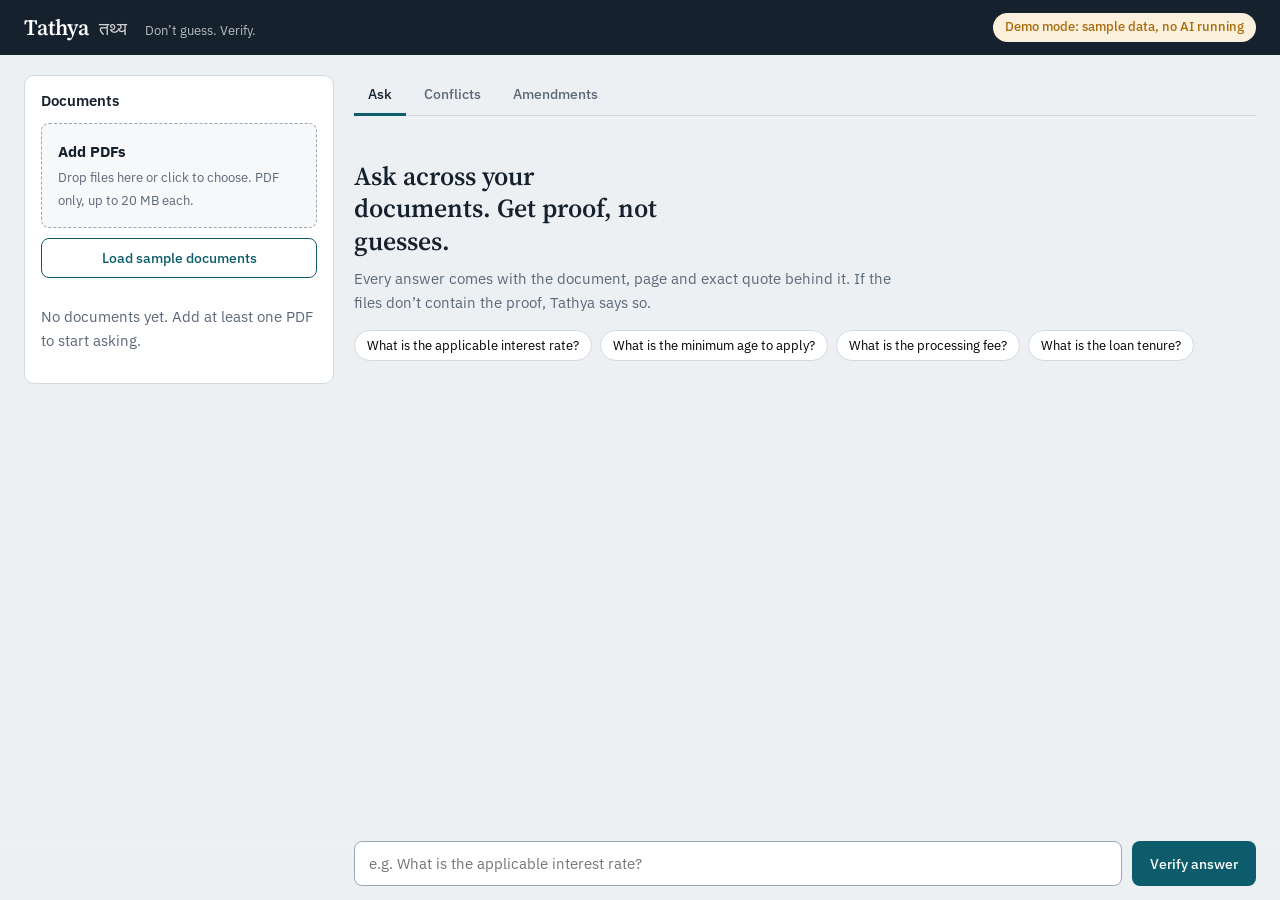
==== Tathya/frontend/index.html @ ab1acadf "add this all" ====
<!DOCTYPE html>
<html lang="en">
<head>
<meta charset="utf-8">
<meta name="viewport" content="width=device-width, initial-scale=1">
<title>Tathya – Don’t guess. Verify.</title>
<link rel="preconnect" href="https://fonts.googleapis.com">
<link rel="preconnect" href="https://fonts.gstatic.com" crossorigin>
<link href="https://fonts.googleapis.com/css2?family=IBM+Plex+Sans:wght@400;500;600&family=Source+Serif+4:ital,wght@0,400;0,600;1,400&display=swap" rel="stylesheet">
<link rel="stylesheet" href="assets/css/style.css">
</head>
<body>
<header class="top">
  <div class="brand"><span class="brand-name">Tathya</span><span class="brand-dev" lang="hi">तथ्य</span><span class="brand-tag">Don’t guess. Verify.</span></div>
  <div id="modePill" class="pill" role="status"></div>
</header>

<div class="shell">
  <aside class="docs" aria-label="Documents">
    <h2>Documents</h2>
    <label class="drop" id="drop">
      <input type="file" id="fileInput" accept="application/pdf,.pdf" multiple hidden>
      <strong>Add PDFs</strong>
      <span>Drop files here or click to choose. PDF only, up to 20 MB each.</span>
    </label>
    <button class="btn ghost" id="sampleBtn" type="button" hidden>Load sample documents</button>
    <ul id="docList" class="doclist"></ul>
    <p id="docEmpty" class="muted">No documents yet. Add at least one PDF to start asking.</p>
    <p class="muted small" id="docCount"></p>
  </aside>

  <main>
    <nav class="tabs" role="tablist">
      <button role="tab" aria-selected="true" data-view="ask">Ask</button>
      <button role="tab" aria-selected="false" data-view="conflicts">Conflicts</button>
      <button role="tab" aria-selected="false" data-view="amendments">Amendments</button>
    </nav>

    <section id="view-ask" class="view">
      <div id="thread" class="thread" aria-live="polite">
        <div class="intro" id="intro">
          <h1>Ask across your documents. Get proof, not guesses.</h1>
          <p>Every answer comes with the document, page and exact quote behind it. If the files don’t contain the proof, Tathya says so.</p>
          <div class="chips" id="chips"></div>
        </div>
      </div>
      <form id="askForm" class="ask" autocomplete="off">
        <label for="q" class="sr">Your question</label>
        <input id="q" type="text" placeholder="e.g. What is the applicable interest rate?" required>
        <button class="btn" id="askBtn" type="submit">Verify answer</button>
      </form>
    </section>

    <section id="view-conflicts" class="view" hidden><div id="conflictsBox"></div></section>
    <section id="view-amendments" class="view" hidden><div id="amendBox"></div></section>
  </main>
</div>

<div id="toast" class="toast" role="alert" hidden></div>

<script src="assets/js/config.js"></script>
<script src="assets/js/api.js"></script>
<script src="assets/js/app.js"></script>
</body>
</html>
---- Tathya/frontend/assets/css/style.css ----
:root{
  --bg:#EDF0F3; --panel:#FFFFFF; --ink:#16212E; --muted:#5B6877; --line:#D3D9E0;
  --brand:#0D5C6B; --brand-ink:#FFFFFF;
  --ok:#1D7A4B; --ok-bg:#E6F3EB;
  --warn:#A96A0B; --warn-bg:#FBF0DC;
  --bad:#B13A2E; --bad-bg:#F8E5E2;
  --slip:#F7F8FA;
  --sans:"IBM Plex Sans",system-ui,sans-serif; --serif:"Source Serif 4",Georgia,serif;
}
*{box-sizing:border-box}
html,body{margin:0}
body{background:var(--bg);color:var(--ink);font:400 15px/1.55 var(--sans);min-height:100vh}
h1,h2,h3{margin:0;line-height:1.25}
h1{font:600 26px/1.25 var(--serif);max-width:24ch}
h2{font-size:15px;font-weight:600}
h3{font-size:14px;font-weight:600;margin-bottom:8px}
.sr{position:absolute;left:-9999px}
.muted{color:var(--muted)} .small{font-size:13px}
:focus-visible{outline:3px solid var(--brand);outline-offset:2px}

.top{display:flex;justify-content:space-between;align-items:center;padding:12px 24px;background:var(--ink);color:#fff}
.brand{display:flex;align-items:baseline;gap:10px}
.brand-name{font:600 22px var(--serif)} .brand-dev{font-size:18px;opacity:.8}
.brand-tag{font-size:13px;opacity:.7;margin-left:8px}
.pill{font-size:13px;padding:4px 12px;border-radius:99px;background:var(--warn-bg);color:var(--warn);font-weight:500}
.pill.live{background:var(--ok-bg);color:var(--ok)}

.shell{display:grid;grid-template-columns:310px 1fr;gap:20px;max-width:1280px;margin:0 auto;padding:20px 24px}
.docs{background:var(--panel);border:1px solid var(--line);border-radius:10px;padding:16px;align-self:start;position:sticky;top:16px}
.docs h2{margin-bottom:12px}
.drop{display:block;border:1.5px dashed #9AA6B3;border-radius:8px;padding:16px;cursor:pointer;background:var(--slip);transition:background .15s,border-color .15s}
.drop strong{display:block;margin-bottom:2px}.drop span{font-size:13px;color:var(--muted)}
.drop:hover,.drop.over{background:#E4EFF1;border-color:var(--brand)}
.doclist{list-style:none;margin:12px 0 0;padding:0;display:grid;gap:6px}
.doclist li{display:grid;grid-template-columns:auto 1fr auto;gap:10px;align-items:center;padding:8px 10px;border:1px solid var(--line);border-radius:8px}
.doclist .nm{font-weight:500;overflow-wrap:anywhere}
.doclist .st{font-size:12px;color:var(--muted)}
.doclist .st.proc{color:var(--warn)}
.x{border:0;background:none;color:var(--muted);cursor:pointer;font-size:18px;line-height:1;padding:4px;border-radius:4px}
.x:hover{color:var(--bad)}
input[type=checkbox]{width:16px;height:16px;accent-color:var(--brand)}

.btn{font:500 14px var(--sans);background:var(--brand);color:var(--brand-ink);border:0;border-radius:8px;padding:10px 18px;cursor:pointer}
.btn:hover{background:#0A4A57}.btn:disabled{opacity:.55;cursor:wait}
.btn.ghost{background:none;color:var(--brand);border:1px solid var(--brand);width:100%;margin-top:10px}
.btn.ghost:hover{background:#E4EFF1}

.tabs{display:flex;gap:4px;border-bottom:1px solid var(--line);margin-bottom:16px}
.tabs button{font:500 14px var(--sans);background:none;border:0;padding:10px 14px;cursor:pointer;color:var(--muted);border-bottom:3px solid transparent;margin-bottom:-1px}
.tabs button[aria-selected=true]{color:var(--ink);border-bottom-color:var(--brand)}

.thread{display:grid;gap:18px;margin-bottom:84px}
.intro{padding:28px 0 8px}.intro p{max-width:60ch;color:var(--muted);margin:10px 0 16px}
.chips{display:flex;flex-wrap:wrap;gap:8px}
.chip{font:400 13px var(--sans);background:var(--panel);border:1px solid var(--line);border-radius:99px;padding:6px 12px;cursor:pointer}
.chip:hover{border-color:var(--brand);color:var(--brand)}

.ask{position:fixed;bottom:0;left:0;right:0;display:flex;gap:10px;max-width:1280px;margin:0 auto;padding:14px 24px;background:linear-gradient(transparent,var(--bg) 30%)}
.ask input{flex:1;font:400 15px var(--sans);padding:12px 14px;border:1px solid #9AA6B3;border-radius:8px;background:#fff;color:var(--ink)}
.ask{padding-left:calc(24px + 330px)}

.qbubble{justify-self:end;background:var(--ink);color:#fff;padding:10px 14px;border-radius:12px 12px 2px 12px;max-width:70ch}
.card{background:var(--panel);border:1px solid var(--line);border-radius:10px;overflow:hidden}
.card-head{display:flex;flex-wrap:wrap;gap:12px;align-items:center;justify-content:space-between;padding:14px 18px;border-bottom:1px solid var(--line)}
.stamp{font-weight:600;font-size:14px;padding:4px 12px;border-radius:6px;border:1.5px solid currentColor}
.stamp.verified{color:var(--ok);background:var(--ok-bg)}
.stamp.conflict_detected{color:var(--warn);background:var(--warn-bg)}
.stamp.insufficient_evidence{color:var(--bad);background:var(--bad-bg)}
.card-body{padding:18px;display:grid;gap:20px}
.answer{font:400 18px/1.55 var(--serif);max-width:68ch;margin:0}
.msg{margin:0;max-width:68ch}

.faith{min-width:230px}
.faith .lab{font-size:13px;color:var(--muted);display:flex;justify-content:space-between;gap:12px}
.faith .lab b{color:var(--ink)}
.segs{display:flex;gap:3px;margin-top:5px}
.seg{height:8px;flex:1;border-radius:2px;background:var(--line)}
.seg.supported{background:var(--ok)}.seg.unsupported{background:var(--bad)}.seg.contradicted{background:var(--warn)}

.claims{list-style:none;margin:0;padding:0;display:grid;gap:8px}
.claims li{display:grid;grid-template-columns:auto 1fr;gap:10px;align-items:start}
.tag{font-size:12px;font-weight:600;padding:2px 8px;border-radius:4px;white-space:nowrap}
.tag.supported{background:var(--ok-bg);color:var(--ok)}
.tag.unsupported{background:var(--bad-bg);color:var(--bad)}
.tag.contradicted{background:var(--warn-bg);color:var(--warn)}
.claims .ev{font-size:12px;color:var(--muted)}

.slip{background:var(--slip);border-left:4px solid var(--brand);border-radius:0 6px 6px 0;padding:10px 14px}
.slip blockquote{margin:0 0 6px;font:italic 400 15.5px/1.5 var(--serif)}
.slip .src{font-size:12.5px;color:var(--muted)}
.slip .src b{color:var(--ink);font-weight:500}
.cites{display:grid;gap:8px}

.pair{display:grid;grid-template-columns:1fr 1fr;gap:12px}
.pair .slip{border-left-color:var(--warn)}
.pair .side{font-size:12.5px;font-weight:600;color:var(--warn);margin-bottom:4px}
.verdict{font-size:13.5px;margin:8px 0 0}
.confl{border:1px solid var(--line);border-radius:8px;padding:14px}
.confl h3{display:flex;gap:10px;align-items:center;flex-wrap:wrap}

.chain{list-style:none;margin:0;padding:0 0 0 18px;border-left:2px solid var(--line);display:grid;gap:14px}
.chain li{position:relative}
.chain li::before{content:"";position:absolute;left:-25px;top:6px;width:12px;height:12px;border-radius:50%;background:var(--brand);border:2px solid var(--panel)}
.chain .role{font-weight:600;font-size:14px}
.chain .meta{font-size:12.5px;color:var(--muted)}
.applies{margin:12px 0 0;padding:10px 14px;border-radius:6px;background:var(--ok-bg);color:#14543A;font-size:14px}
.applies.unsure{background:var(--warn-bg);color:#6F4607}

.dots span{display:inline-block;width:7px;height:7px;margin-right:4px;border-radius:50%;background:var(--muted);animation:b 1s infinite}
.dots span:nth-child(2){animation-delay:.15s}.dots span:nth-child(3){animation-delay:.3s}
@keyframes b{0%,80%,100%{opacity:.25}40%{opacity:1}}
.empty{padding:28px;text-align:center;color:var(--muted);background:var(--panel);border:1px dashed var(--line);border-radius:10px}

.toast{position:fixed;top:64px;right:20px;background:var(--bad);color:#fff;padding:12px 16px;border-radius:8px;max-width:360px;z-index:9}

@media (max-width:860px){
  .shell{grid-template-columns:1fr;padding:14px}
  .docs{position:static}
  .ask{padding:12px 14px}
  .pair{grid-template-columns:1fr}
  .brand-tag{display:none}
}
@media (prefers-reduced-motion:reduce){*{animation:none!important;transition:none!important}}
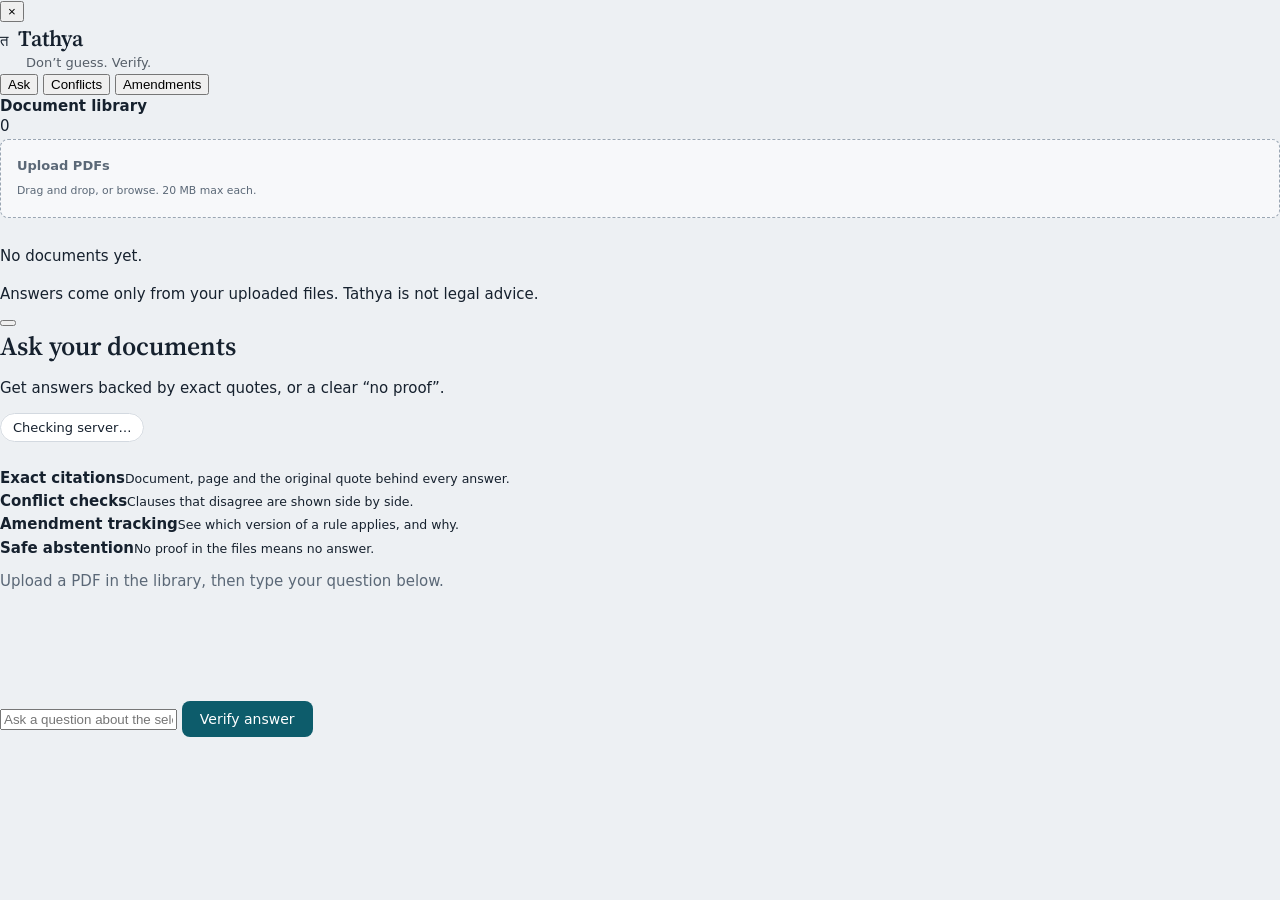
==== commit 137e34eb: "Update index.html with new layout and features" ====
--- a/Tathya/frontend/index.html
+++ b/Tathya/frontend/index.html
@@ -2,62 +2,90 @@
 <html lang="en">
 <head>
 <meta charset="utf-8">
-<meta name="viewport" content="width=device-width, initial-scale=1">
+<meta name="viewport" content="width=device-width, initial-scale=1, viewport-fit=cover">
+<meta name="theme-color" content="#0A1330">
 <title>Tathya – Don’t guess. Verify.</title>
 <link rel="preconnect" href="https://fonts.googleapis.com">
 <link rel="preconnect" href="https://fonts.gstatic.com" crossorigin>
-<link href="https://fonts.googleapis.com/css2?family=IBM+Plex+Sans:wght@400;500;600&family=Source+Serif+4:ital,wght@0,400;0,600;1,400&display=swap" rel="stylesheet">
+<link href="https://fonts.googleapis.com/css2?family=Manrope:wght@400;500;600;700;800&family=Source+Serif+4:ital,wght@0,400;0,600;1,400&display=swap" rel="stylesheet">
 <link rel="stylesheet" href="assets/css/style.css">
 </head>
 <body>
-<header class="top">
-  <div class="brand"><span class="brand-name">Tathya</span><span class="brand-dev" lang="hi">तथ्य</span><span class="brand-tag">Don’t guess. Verify.</span></div>
-  <div id="modePill" class="pill" role="status"></div>
-</header>
+<div class="bg" aria-hidden="true"><i></i><i></i><i></i><i></i><i></i></div>
+<div class="app">
+  <aside class="side" id="side" aria-label="Navigation and documents">
+    <button class="close" id="closeSide" type="button" aria-label="Close panel">×</button>
+    <div class="brand">
+      <div class="logo" aria-hidden="true">त</div>
+      <div><div class="brand-name">Tathya</div><div class="brand-tag">Don’t guess. Verify.</div></div>
+    </div>
 
-<div class="shell">
-  <aside class="docs" aria-label="Documents">
-    <h2>Documents</h2>
-    <label class="drop" id="drop">
-      <input type="file" id="fileInput" accept="application/pdf,.pdf" multiple hidden>
-      <strong>Add PDFs</strong>
-      <span>Drop files here or click to choose. PDF only, up to 20 MB each.</span>
-    </label>
-    <button class="btn ghost" id="sampleBtn" type="button" hidden>Load sample documents</button>
-    <ul id="docList" class="doclist"></ul>
-    <p id="docEmpty" class="muted">No documents yet. Add at least one PDF to start asking.</p>
-    <p class="muted small" id="docCount"></p>
+    <nav class="nav" aria-label="Sections">
+      <button class="nav-i" type="button" data-view="ask" aria-current="page"><span data-ic="chat"></span>Ask</button>
+      <button class="nav-i" type="button" data-view="conflicts"><span data-ic="split"></span>Conflicts</button>
+      <button class="nav-i" type="button" data-view="amendments"><span data-ic="branch"></span>Amendments</button>
+    </nav>
+
+    <div class="lib">
+      <div class="lib-head"><h2>Document library</h2><span id="docCount" class="count">0</span></div>
+      <label class="drop" id="drop">
+        <input type="file" id="fileInput" accept="application/pdf,.pdf" multiple hidden>
+        <span data-ic="upload"></span>
+        <span class="drop-t"><strong>Upload PDFs</strong><small>Drag and drop, or browse. 20 MB max each.</small></span>
+      </label>
+      <ul id="docList" class="doclist"></ul>
+      <p id="docEmpty" class="side-note">No documents yet.</p>
+    </div>
+
+    <div class="side-foot">Answers come only from your uploaded files. Tathya is not legal advice.</div>
   </aside>
 
-  <main>
-    <nav class="tabs" role="tablist">
-      <button role="tab" aria-selected="true" data-view="ask">Ask</button>
-      <button role="tab" aria-selected="false" data-view="conflicts">Conflicts</button>
-      <button role="tab" aria-selected="false" data-view="amendments">Amendments</button>
-    </nav>
+  <div class="main">
+    <header class="head">
+      <button class="menu" id="menuBtn" type="button" aria-controls="side" aria-expanded="false" aria-label="Open menu and documents"><span data-ic="menu"></span></button>
+      <div class="head-t">
+        <h1 id="pageTitle">Ask your documents</h1>
+        <p id="pageSub">Get answers backed by exact quotes, or a clear “no proof”.</p>
+      </div>
+      <div class="head-r">
+        <span id="selChip" class="chip" hidden></span>
+        <span id="status" class="chip status"><span class="dot"></span><span id="statusText">Checking server…</span></span>
+      </div>
+    </header>
+
+    <div id="offline" class="banner" hidden>
+      <span data-ic="alert"></span>
+      <div class="banner-t"><strong>Can’t reach the Tathya server.</strong> <span id="offlineMsg"></span></div>
+      <button class="btn-s" id="retry" type="button">Try again</button>
+    </div>
 
     <section id="view-ask" class="view">
       <div id="thread" class="thread" aria-live="polite">
         <div class="intro" id="intro">
-          <h1>Ask across your documents. Get proof, not guesses.</h1>
-          <p>Every answer comes with the document, page and exact quote behind it. If the files don’t contain the proof, Tathya says so.</p>
-          <div class="chips" id="chips"></div>
+          <div class="feat">
+            <div><span data-ic="quote"></span><b>Exact citations</b><small>Document, page and the original quote behind every answer.</small></div>
+            <div><span data-ic="split"></span><b>Conflict checks</b><small>Clauses that disagree are shown side by side.</small></div>
+            <div><span data-ic="branch"></span><b>Amendment tracking</b><small>See which version of a rule applies, and why.</small></div>
+            <div><span data-ic="shield"></span><b>Safe abstention</b><small>No proof in the files means no answer.</small></div>
+          </div>
+          <p class="hint">Upload a PDF in the library, then type your question below.</p>
         </div>
       </div>
-      <form id="askForm" class="ask" autocomplete="off">
+    </section>
+    <section id="view-conflicts" class="view" hidden><div id="conflictsBox" class="thread"></div></section>
+    <section id="view-amendments" class="view" hidden><div id="amendBox" class="thread"></div></section>
+
+    <form id="askForm" class="composer" autocomplete="off">
+      <div class="cbox">
         <label for="q" class="sr">Your question</label>
-        <input id="q" type="text" placeholder="e.g. What is the applicable interest rate?" required>
-        <button class="btn" id="askBtn" type="submit">Verify answer</button>
-      </form>
-    </section>
-
-    <section id="view-conflicts" class="view" hidden><div id="conflictsBox"></div></section>
-    <section id="view-amendments" class="view" hidden><div id="amendBox"></div></section>
-  </main>
+        <input id="q" type="text" placeholder="Ask a question about the selected documents…" required>
+        <button class="btn" id="askBtn" type="submit"><span data-ic="send"></span><span class="btn-l">Verify answer</span></button>
+      </div>
+    </form>
+  </div>
 </div>
-
+<div class="scrim" id="scrim"></div>
 <div id="toast" class="toast" role="alert" hidden></div>
-
 <script src="assets/js/config.js"></script>
 <script src="assets/js/api.js"></script>
 <script src="assets/js/app.js"></script>
